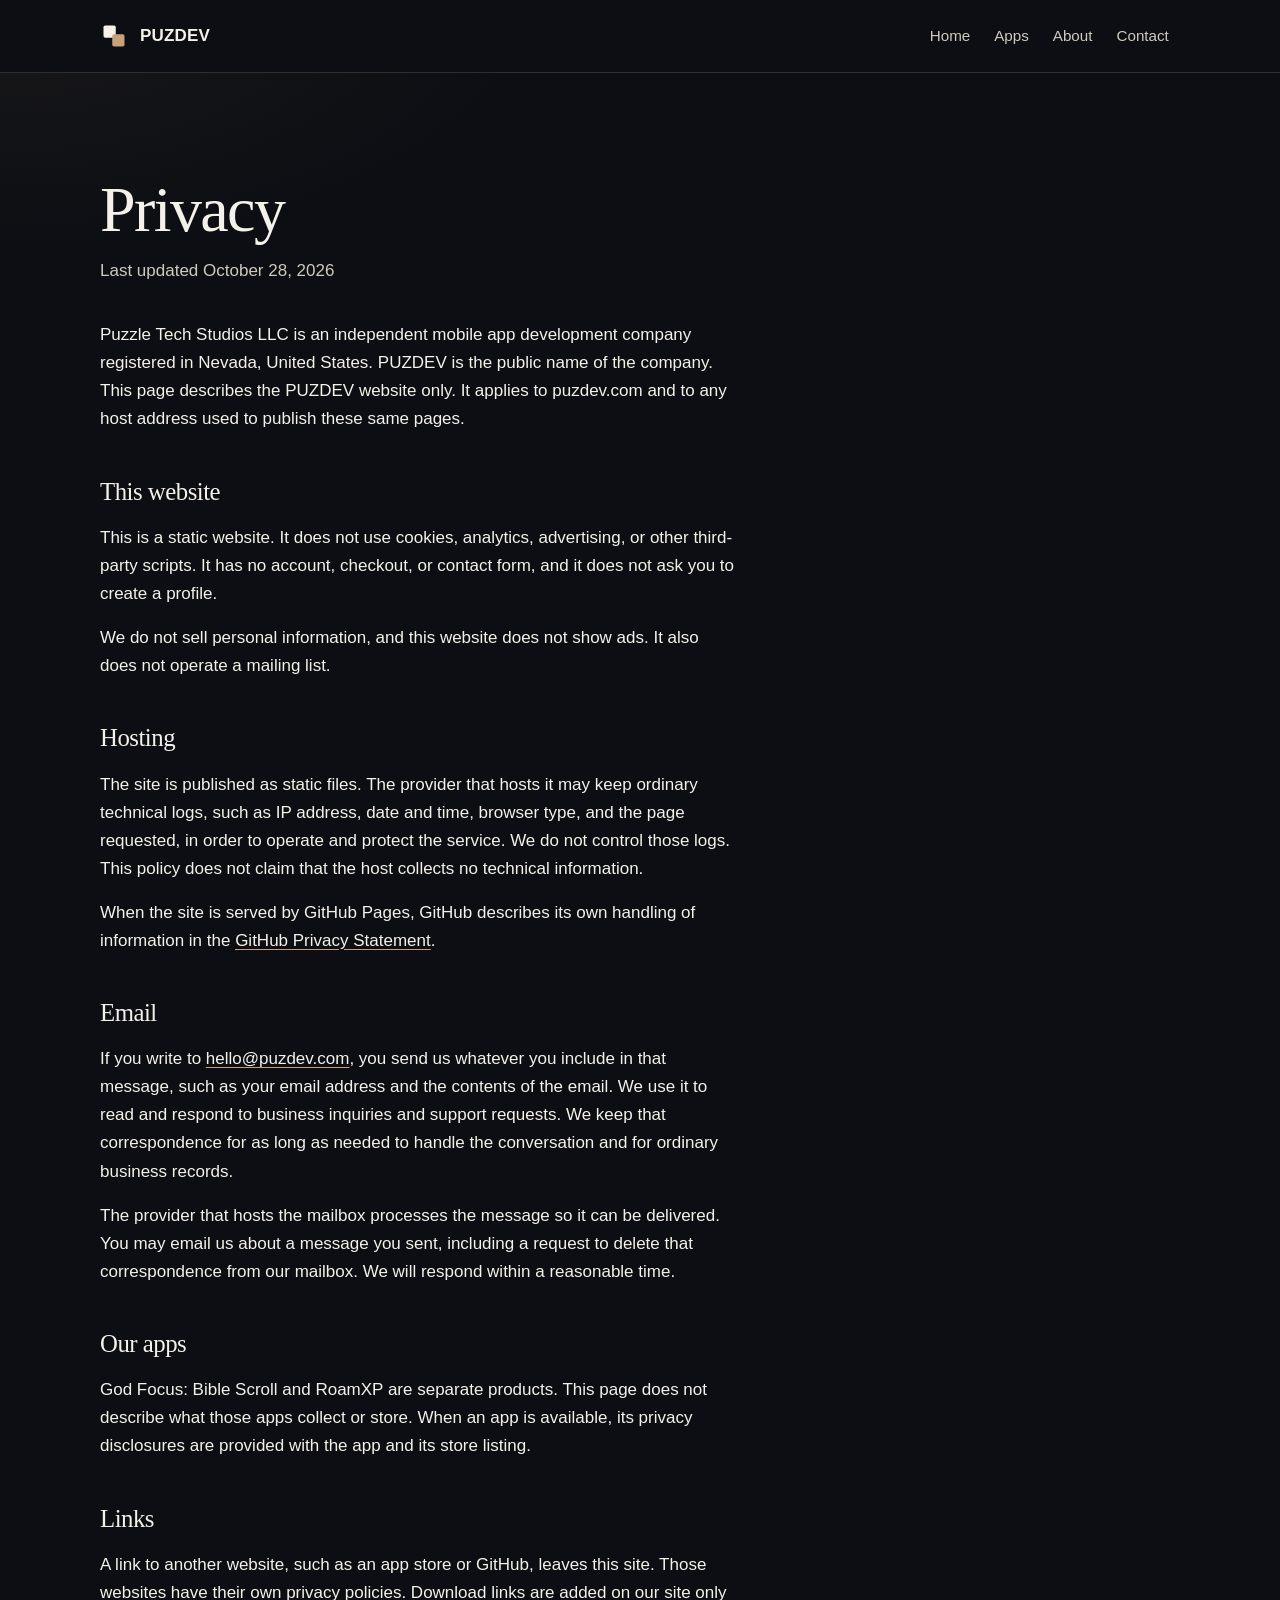
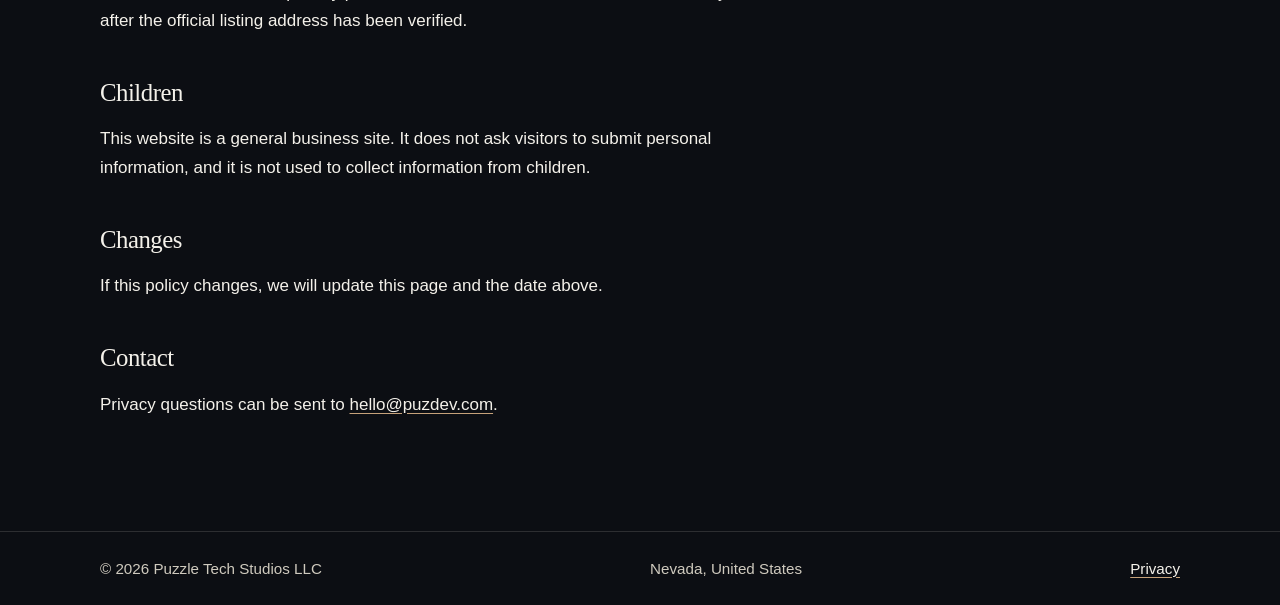
==== privacy.html @ 56da131b "Initial PUZDEV company website" ====
<!DOCTYPE html>
<html lang="en">
<head>
  <meta charset="utf-8">
  <meta name="viewport" content="width=device-width, initial-scale=1">
  <title>Privacy | PUZDEV</title>
  <meta name="description" content="Privacy policy for the PUZDEV website, published by Puzzle Tech Studios LLC. This static site does not use cookies, analytics, or third-party scripts.">
  <meta name="author" content="Puzzle Tech Studios LLC">
  <meta name="robots" content="index, follow">
  <meta name="theme-color" content="#0c0e13">
  <meta name="color-scheme" content="dark">
  <link rel="canonical" href="https://puzdev.com/privacy.html">
  <link rel="icon" href="favicon.svg" type="image/svg+xml">
  <meta property="og:title" content="Privacy | PUZDEV">
  <meta property="og:description" content="Privacy policy for the PUZDEV website, published by Puzzle Tech Studios LLC.">
  <meta property="og:type" content="website">
  <meta property="og:url" content="https://puzdev.com/privacy.html">
  <meta property="og:locale" content="en_US">
  <meta property="og:site_name" content="PUZDEV">
  <meta name="twitter:card" content="summary">
  <meta name="twitter:title" content="Privacy | PUZDEV">
  <meta name="twitter:description" content="Privacy policy for the PUZDEV website, published by Puzzle Tech Studios LLC.">
  <link rel="stylesheet" href="styles.css">
  <script type="application/ld+json">
  {
    "@context": "https://schema.org",
    "@type": "WebPage",
    "name": "Privacy",
    "url": "https://puzdev.com/privacy.html",
    "isPartOf": {
      "@type": "WebSite",
      "name": "PUZDEV",
      "url": "https://puzdev.com/"
    },
    "publisher": {
      "@type": "Organization",
      "name": "Puzzle Tech Studios LLC"
    },
    "inLanguage": "en"
  }
  </script>
</head>
<body id="top">
  <a class="skip-link" href="#main">Skip to content</a>
  <header class="site-header">
    <div class="wrap header-inner">
      <a class="brand" href="index.html#top">
        <svg class="brand-mark" viewBox="0 0 32 32" width="28" height="28" aria-hidden="true">
          <rect x="4" y="4" width="14" height="14" rx="2" fill="currentColor"/>
          <rect x="14" y="14" width="14" height="14" rx="2" fill="#c6a27a"/>
        </svg>
        <span class="brand-name">PUZDEV</span>
      </a>
      <nav class="site-nav" aria-label="Primary">
        <ul>
          <li><a href="index.html#top">Home</a></li>
          <li><a href="index.html#apps">Apps</a></li>
          <li><a href="index.html#about">About</a></li>
          <li><a href="index.html#contact">Contact</a></li>
        </ul>
      </nav>
    </div>
  </header>

  <main id="main" tabindex="-1">
    <article class="wrap page">
      <header class="page-intro">
        <h1>Privacy</h1>
        <p class="updated">Last updated October 28, 2026</p>
      </header>
      <div class="prose">
        <p>Puzzle Tech Studios LLC is an independent mobile app development company registered in Nevada, United States. PUZDEV is the public name of the company. This page describes the PUZDEV website only. It applies to puzdev.com and to any host address used to publish these same pages.</p>

        <h2>This website</h2>
        <p>This is a static website. It does not use cookies, analytics, advertising, or other third-party scripts. It has no account, checkout, or contact form, and it does not ask you to create a profile.</p>
        <p>We do not sell personal information, and this website does not show ads. It also does not operate a mailing list.</p>

        <h2>Hosting</h2>
        <p>The site is published as static files. The provider that hosts it may keep ordinary technical logs, such as IP address, date and time, browser type, and the page requested, in order to operate and protect the service. We do not control those logs. This policy does not claim that the host collects no technical information.</p>
        <p>When the site is served by GitHub Pages, GitHub describes its own handling of information in the <a href="https://docs.github.com/en/site-policy/privacy-policies/github-privacy-statement" rel="noopener noreferrer" target="_blank">GitHub Privacy Statement<span class="visually-hidden"> (opens in a new tab)</span></a>.</p>

        <h2>Email</h2>
        <p>If you write to <a href="mailto:hello@puzdev.com">hello@puzdev.com</a>, you send us whatever you include in that message, such as your email address and the contents of the email. We use it to read and respond to business inquiries and support requests. We keep that correspondence for as long as needed to handle the conversation and for ordinary business records.</p>
        <p>The provider that hosts the mailbox processes the message so it can be delivered. You may email us about a message you sent, including a request to delete that correspondence from our mailbox. We will respond within a reasonable time.</p>

        <h2>Our apps</h2>
        <p>God Focus: Bible Scroll and RoamXP are separate products. This page does not describe what those apps collect or store. When an app is available, its privacy disclosures are provided with the app and its store listing.</p>

        <h2>Links</h2>
        <p>A link to another website, such as an app store or GitHub, leaves this site. Those websites have their own privacy policies. Download links are added on our site only after the official listing address has been verified.</p>

        <h2>Children</h2>
        <p>This website is a general business site. It does not ask visitors to submit personal information, and it is not used to collect information from children.</p>

        <h2>Changes</h2>
        <p>If this policy changes, we will update this page and the date above.</p>

        <h2>Contact</h2>
        <p>Privacy questions can be sent to <a href="mailto:hello@puzdev.com">hello@puzdev.com</a>.</p>
      </div>
    </article>
  </main>

  <footer class="site-footer">
    <div class="wrap footer-inner">
      <p>© 2026 Puzzle Tech Studios LLC</p>
      <p>Nevada, United States</p>
      <p><a href="privacy.html" aria-current="page">Privacy</a></p>
    </div>
  </footer>
  <script src="script.js" defer></script>
</body>
</html>
---- styles.css ----
/* Puzzle Tech Studios — public site */

:root {
  --bg: #0c0e13;
  --text: #f4f1ea;
  --text-soft: #cfcabe;
  --line: rgba(244, 241, 234, 0.14);
  --accent: #c6a27a;
  --faith: #c6a27a;
  --faith-bg: #1c1916;
  --roam: #9ec9c4;
  --roam-bg: #131820;
  --serif: "Iowan Old Style", "Palatino Linotype", Palatino, Georgia, "Times New Roman", serif;
  --sans: "Avenir Next", "Segoe UI", "Helvetica Neue", Helvetica, Arial, sans-serif;
  --wrap: 1080px;
  color-scheme: dark;
}

*,
*::before,
*::after {
  box-sizing: border-box;
}

[hidden] {
  display: none !important;
}

html {
  background: var(--bg);
  scroll-padding-top: 8rem;
  -webkit-text-size-adjust: 100%;
  text-size-adjust: 100%;
}

body {
  margin: 0;
  min-height: 100vh;
  display: flex;
  flex-direction: column;
  background:
    radial-gradient(900px 420px at 0% 0%, rgba(198, 162, 122, 0.07), transparent 60%),
    var(--bg);
  color: var(--text);
  font-family: var(--sans);
  font-size: 1.0625rem;
  line-height: 1.65;
  -webkit-font-smoothing: antialiased;
  text-rendering: optimizeLegibility;
}

main {
  flex: 1;
}

main:focus {
  outline: none;
}

img,
svg {
  display: block;
  max-width: 100%;
}

h1,
h2,
h3,
p,
ul,
ol,
address {
  margin: 0;
}

address {
  font-style: normal;
}

a {
  color: inherit;
}

:focus-visible {
  outline: 2px solid var(--accent);
  outline-offset: 3px;
}

:focus:not(:focus-visible) {
  outline: none;
}

::selection {
  background: #c6a27a;
  color: #1a1612;
}

.visually-hidden {
  position: absolute;
  width: 1px;
  height: 1px;
  padding: 0;
  margin: -1px;
  overflow: hidden;
  clip: rect(0, 0, 0, 0);
  clip-path: inset(50%);
  white-space: nowrap;
  border: 0;
}

.skip-link {
  position: absolute;
  left: 1rem;
  top: 0;
  z-index: 100;
  transform: translateY(-120%);
  background: var(--text);
  color: #1a1612;
  padding: 0.7rem 1rem;
  text-decoration: none;
  border-radius: 0 0 8px 8px;
}

.skip-link:focus {
  transform: none;
}

.wrap {
  width: min(var(--wrap), calc(100% - 2rem));
  margin-inline: auto;
}

h1 {
  font-family: var(--serif);
  font-weight: 400;
  font-size: clamp(2.7rem, 5.6vw, 4.6rem);
  line-height: 1.04;
  letter-spacing: -0.025em;
  text-wrap: balance;
  max-width: 12em;
}

/* Header */

.site-header {
  position: sticky;
  top: 0;
  z-index: 20;
  padding-top: env(safe-area-inset-top);
  background: #0c0e13;
  border-bottom: 1px solid var(--line);
}

.header-inner {
  display: flex;
  flex-wrap: wrap;
  align-items: center;
  justify-content: space-between;
  gap: 0.25rem 1.5rem;
  min-height: 4.5rem;
}

.brand {
  display: inline-flex;
  align-items: center;
  gap: 0.75rem;
  min-height: 44px;
  text-decoration: none;
  font-weight: 600;
  letter-spacing: 0.01em;
}

.brand-mark {
  width: 28px;
  height: 28px;
  flex: none;
}

.site-nav ul {
  display: flex;
  flex-wrap: wrap;
  gap: 0.1rem;
  list-style: none;
  padding: 0;
}

.site-nav a {
  display: inline-flex;
  align-items: center;
  min-height: 44px;
  padding: 0 0.7rem;
  color: var(--text-soft);
  text-decoration: none;
  font-size: 0.95rem;
}

.site-nav a:hover {
  color: var(--text);
}

/* Hero */

.hero {
  padding: 4.25rem 0 4rem;
}

.tagline {
  margin-top: 1.15rem;
  max-width: 24em;
  font-size: clamp(1.15rem, 2vw, 1.4rem);
  font-weight: 500;
  line-height: 1.35;
  letter-spacing: -0.015em;
}

.lede {
  margin-top: 1.35rem;
  max-width: 36rem;
  color: var(--text-soft);
  font-size: 1.125rem;
  line-height: 1.6;
  text-wrap: pretty;
}

.hero-place {
  margin-top: 2.5rem;
  color: var(--text-soft);
  font-size: 0.98rem;
  letter-spacing: 0.02em;
}

/* Sections */

.section {
  padding: 4.25rem 0;
  border-top: 1px solid var(--line);
}

.block {
  display: grid;
  gap: 1.25rem;
}

.label {
  font-family: var(--sans);
  font-size: 0.8125rem;
  font-weight: 600;
  letter-spacing: 0.16em;
  text-transform: uppercase;
  color: var(--text-soft);
}

.apps .label {
  margin-bottom: 1.5rem;
}

.statement {
  max-width: 38rem;
  font-family: var(--serif);
  font-size: clamp(1.35rem, 2.1vw, 1.8rem);
  font-weight: 400;
  line-height: 1.45;
  letter-spacing: -0.02em;
  text-wrap: pretty;
}

.focus-title {
  margin-top: 2.75rem;
  font-family: var(--sans);
  font-size: 0.8125rem;
  font-weight: 600;
  letter-spacing: 0.14em;
  text-transform: uppercase;
  color: var(--text-soft);
}

.focus-list {
  list-style: none;
  margin-top: 0.85rem;
  padding: 0;
  max-width: 32rem;
  border-top: 1px solid var(--line);
}

.focus-list li {
  display: flex;
  gap: 1.25rem;
  align-items: baseline;
  padding: 1rem 0;
  border-bottom: 1px solid var(--line);
}

.focus-list span {
  min-width: 2rem;
  color: var(--accent);
  font-size: 0.85rem;
  letter-spacing: 0.08em;
  font-variant-numeric: tabular-nums;
}

.contact-note {
  color: var(--text-soft);
  max-width: 28rem;
}

.contact-email {
  margin-top: 0.85rem;
}

.contact-email a {
  font-family: var(--serif);
  font-size: clamp(1.2rem, 4.4vw, 2.35rem);
  line-height: 1.25;
  letter-spacing: -0.02em;
  text-decoration: underline;
  text-decoration-color: var(--accent);
  text-decoration-thickness: 1px;
  text-underline-offset: 0.14em;
  overflow-wrap: anywhere;
}

/* Apps */

.app-grid {
  display: grid;
  gap: 1.25rem;
}

.app-card {
  --card-accent: var(--faith);
  display: flex;
  flex-direction: column;
  min-height: 100%;
  padding: 1.6rem;
  border: 1px solid rgba(244, 241, 234, 0.1);
  border-radius: 16px;
  background: var(--faith-bg);
  box-shadow: inset 0 3px 0 var(--card-accent);
  color: #f7f4ef;
}

.app-card--roam {
  --card-accent: var(--roam);
  background: var(--roam-bg);
}

.app-mark {
  width: 3.25rem;
  height: 3.25rem;
  margin-bottom: 1.75rem;
  color: var(--card-accent);
}

.app-kicker {
  margin-bottom: 0.7rem;
  color: var(--card-accent);
  font-size: 0.95rem;
  font-weight: 600;
  letter-spacing: 0.01em;
}

.app-card h3 {
  font-family: var(--serif);
  font-weight: 400;
  font-size: clamp(1.85rem, 2.5vw, 2.3rem);
  line-height: 1.15;
  letter-spacing: -0.025em;
  text-wrap: balance;
  max-width: 12em;
}

.app-copy {
  margin-top: 0.95rem;
  max-width: 36em;
  color: #e4ddd2;
  font-size: 1.02rem;
  line-height: 1.6;
}

.store-links {
  margin-top: auto;
  padding-top: 1.75rem;
}

.store-note {
  max-width: 30em;
  color: #e4ddd2;
  font-size: 0.95rem;
  line-height: 1.5;
}

.store-list {
  display: flex;
  flex-wrap: wrap;
  gap: 0.35rem 1.25rem;
  list-style: none;
  padding: 0;
}

.store-link {
  display: inline-flex;
  align-items: center;
  min-height: 44px;
  color: inherit;
  font-size: 0.98rem;
  text-decoration: underline;
  text-decoration-color: var(--card-accent);
  text-underline-offset: 0.18em;
}

/* Footer */

.site-footer {
  border-top: 1px solid var(--line);
  padding: 1.5rem 0 calc(1.5rem + env(safe-area-inset-bottom));
}

.footer-inner {
  display: flex;
  flex-wrap: wrap;
  gap: 0.65rem 1.75rem;
  justify-content: space-between;
  color: var(--text-soft);
  font-size: 0.95rem;
}

.site-footer a {
  color: var(--text);
  text-decoration: underline;
  text-decoration-color: var(--accent);
  text-underline-offset: 0.18em;
}

/* Privacy */

.page {
  padding: 4.25rem 0 5rem;
}

.page-intro h1 {
  font-size: clamp(2.5rem, 5vw, 4rem);
}

.updated {
  margin-top: 0.85rem;
  color: var(--text-soft);
}

.prose {
  max-width: 40rem;
  margin-top: 2.25rem;
}

.prose h2 {
  margin-top: 2.4rem;
  margin-bottom: 0.7rem;
  font-family: var(--serif);
  font-size: 1.55rem;
  font-weight: 400;
  letter-spacing: -0.02em;
  text-transform: none;
  color: var(--text);
}

.prose p + p {
  margin-top: 1rem;
}

.prose a {
  text-decoration: underline;
  text-decoration-color: var(--accent);
  text-underline-offset: 0.18em;
}

/* Layout */

@media (min-width: 800px) {
  html {
    scroll-padding-top: 5.5rem;
  }

  .wrap {
    width: min(var(--wrap), calc(100% - 4.5rem));
  }

  .hero {
    padding: 7rem 0 6.25rem;
  }

  .section {
    padding: 6.25rem 0;
  }

  .block {
    grid-template-columns: 9.5rem minmax(0, 1fr);
    column-gap: 3rem;
    align-items: start;
  }

  .app-grid {
    grid-template-columns: 1fr 1fr;
    gap: 1.5rem;
  }

  .app-card {
    padding: 2.15rem;
  }

  .page {
    padding: 6.5rem 0 7rem;
  }
}

@media (max-width: 640px) {
  .footer-inner {
    flex-direction: column;
    align-items: flex-start;
  }
}

@media (prefers-reduced-motion: no-preference) {
  html {
    scroll-behavior: smooth;
  }

  .hero .wrap {
    animation: fade-rise 0.7s ease both;
  }

  .app-card {
    transition: border-color 160ms ease;
  }
}

@keyframes fade-rise {
  from {
    opacity: 0;
    transform: translateY(8px);
  }

  to {
    opacity: 1;
    transform: none;
  }
}

.app-card--faith:hover {
  border-color: rgba(198, 162, 122, 0.72);
}

.app-card--roam:hover {
  border-color: rgba(158, 201, 196, 0.7);
}

@media (forced-colors: active) {
  .app-card,
  .site-header,
  .site-footer,
  .section {
    border-color: CanvasText;
  }
}

@media print {
  :root {
    color-scheme: light;
  }

  body {
    background: #fff;
    color: #161616;
  }

  .site-header {
    position: static;
    background: #fff;
  }

  .app-card {
    background: #fff;
    color: #161616;
    box-shadow: none;
    break-inside: avoid;
  }

  .app-copy,
  .store-note,
  .lede,
  .hero-place,
  .label,
  .site-footer {
    color: #161616;
  }

  a {
    text-decoration: underline;
  }
}
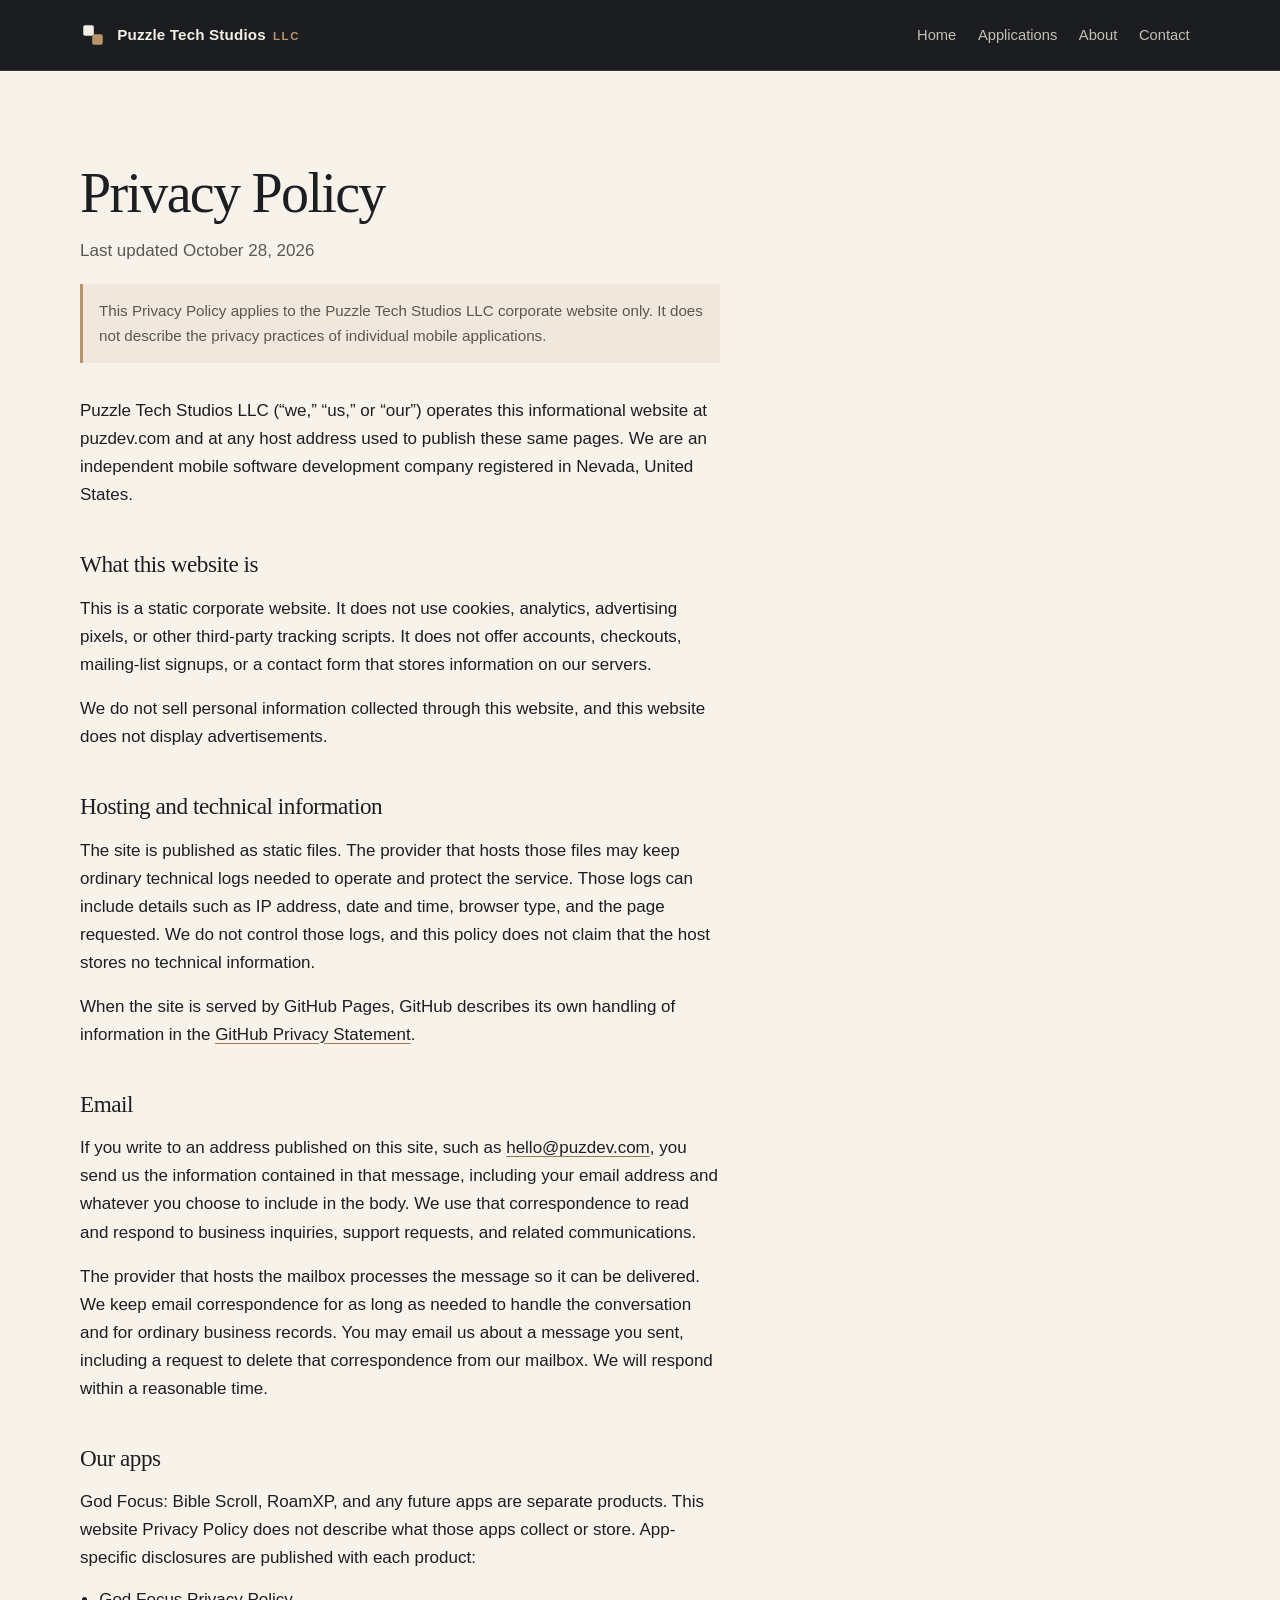
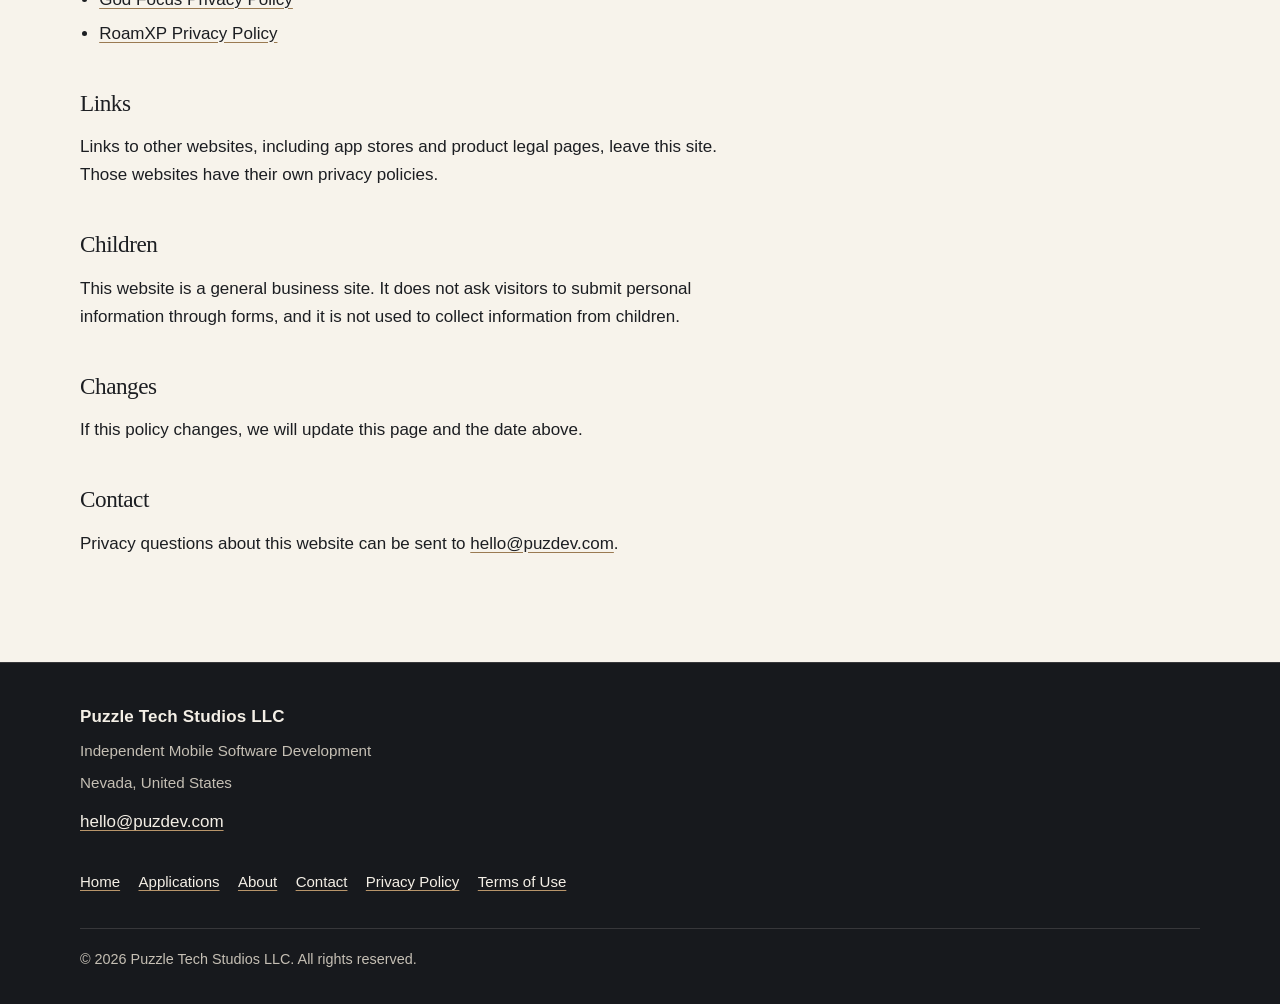
==== commit 07a770b0: "Publish final Puzzle Tech Studios website" ====
--- a/privacy.html
+++ b/privacy.html
@@ -3,33 +3,33 @@
 <head>
   <meta charset="utf-8">
   <meta name="viewport" content="width=device-width, initial-scale=1">
-  <title>Privacy | PUZDEV</title>
-  <meta name="description" content="Privacy policy for the PUZDEV website, published by Puzzle Tech Studios LLC. This static site does not use cookies, analytics, or third-party scripts.">
+  <title>Privacy Policy | Puzzle Tech Studios LLC</title>
+  <meta name="description" content="Privacy policy for the Puzzle Tech Studios LLC corporate website.">
   <meta name="author" content="Puzzle Tech Studios LLC">
   <meta name="robots" content="index, follow">
-  <meta name="theme-color" content="#0c0e13">
-  <meta name="color-scheme" content="dark">
+  <meta name="theme-color" content="#121417">
+  <meta name="color-scheme" content="light dark">
   <link rel="canonical" href="https://puzdev.com/privacy.html">
   <link rel="icon" href="favicon.svg" type="image/svg+xml">
-  <meta property="og:title" content="Privacy | PUZDEV">
-  <meta property="og:description" content="Privacy policy for the PUZDEV website, published by Puzzle Tech Studios LLC.">
+  <meta property="og:title" content="Privacy Policy | Puzzle Tech Studios LLC">
+  <meta property="og:description" content="Privacy policy for the Puzzle Tech Studios LLC corporate website.">
   <meta property="og:type" content="website">
   <meta property="og:url" content="https://puzdev.com/privacy.html">
   <meta property="og:locale" content="en_US">
-  <meta property="og:site_name" content="PUZDEV">
+  <meta property="og:site_name" content="Puzzle Tech Studios LLC">
   <meta name="twitter:card" content="summary">
-  <meta name="twitter:title" content="Privacy | PUZDEV">
-  <meta name="twitter:description" content="Privacy policy for the PUZDEV website, published by Puzzle Tech Studios LLC.">
+  <meta name="twitter:title" content="Privacy Policy | Puzzle Tech Studios LLC">
+  <meta name="twitter:description" content="Privacy policy for the Puzzle Tech Studios LLC corporate website.">
   <link rel="stylesheet" href="styles.css">
   <script type="application/ld+json">
   {
     "@context": "https://schema.org",
     "@type": "WebPage",
-    "name": "Privacy",
+    "name": "Privacy Policy",
     "url": "https://puzdev.com/privacy.html",
     "isPartOf": {
       "@type": "WebSite",
-      "name": "PUZDEV",
+      "name": "Puzzle Tech Studios LLC",
       "url": "https://puzdev.com/"
     },
     "publisher": {
@@ -45,16 +45,19 @@
   <header class="site-header">
     <div class="wrap header-inner">
       <a class="brand" href="index.html#top">
-        <svg class="brand-mark" viewBox="0 0 32 32" width="28" height="28" aria-hidden="true">
-          <rect x="4" y="4" width="14" height="14" rx="2" fill="currentColor"/>
-          <rect x="14" y="14" width="14" height="14" rx="2" fill="#c6a27a"/>
+        <svg class="brand-mark" viewBox="0 0 32 32" width="26" height="26" aria-hidden="true">
+          <rect x="4" y="4" width="13" height="13" rx="2.2" fill="currentColor"/>
+          <rect x="15" y="15" width="13" height="13" rx="2.2" fill="#b8956a"/>
         </svg>
-        <span class="brand-name">PUZDEV</span>
+        <span class="brand-text">
+          <span class="brand-name">Puzzle Tech Studios</span>
+          <span class="brand-llc">LLC</span>
+        </span>
       </a>
       <nav class="site-nav" aria-label="Primary">
         <ul>
           <li><a href="index.html#top">Home</a></li>
-          <li><a href="index.html#apps">Apps</a></li>
+          <li><a href="index.html#apps">Applications</a></li>
           <li><a href="index.html#about">About</a></li>
           <li><a href="index.html#contact">Contact</a></li>
         </ul>
@@ -65,47 +68,67 @@
   <main id="main" tabindex="-1">
     <article class="wrap page">
       <header class="page-intro">
-        <h1>Privacy</h1>
+        <h1>Privacy Policy</h1>
         <p class="updated">Last updated October 28, 2026</p>
+        <p class="draft-note">This Privacy Policy applies to the Puzzle Tech Studios LLC corporate website only. It does not describe the privacy practices of individual mobile applications.</p>
       </header>
+
       <div class="prose">
-        <p>Puzzle Tech Studios LLC is an independent mobile app development company registered in Nevada, United States. PUZDEV is the public name of the company. This page describes the PUZDEV website only. It applies to puzdev.com and to any host address used to publish these same pages.</p>
+        <p>Puzzle Tech Studios LLC (“we,” “us,” or “our”) operates this informational website at puzdev.com and at any host address used to publish these same pages. We are an independent mobile software development company registered in Nevada, United States.</p>
 
-        <h2>This website</h2>
-        <p>This is a static website. It does not use cookies, analytics, advertising, or other third-party scripts. It has no account, checkout, or contact form, and it does not ask you to create a profile.</p>
-        <p>We do not sell personal information, and this website does not show ads. It also does not operate a mailing list.</p>
+        <h2>What this website is</h2>
+        <p>This is a static corporate website. It does not use cookies, analytics, advertising pixels, or other third-party tracking scripts. It does not offer accounts, checkouts, mailing-list signups, or a contact form that stores information on our servers.</p>
+        <p>We do not sell personal information collected through this website, and this website does not display advertisements.</p>
 
-        <h2>Hosting</h2>
-        <p>The site is published as static files. The provider that hosts it may keep ordinary technical logs, such as IP address, date and time, browser type, and the page requested, in order to operate and protect the service. We do not control those logs. This policy does not claim that the host collects no technical information.</p>
+        <h2>Hosting and technical information</h2>
+        <p>The site is published as static files. The provider that hosts those files may keep ordinary technical logs needed to operate and protect the service. Those logs can include details such as IP address, date and time, browser type, and the page requested. We do not control those logs, and this policy does not claim that the host stores no technical information.</p>
         <p>When the site is served by GitHub Pages, GitHub describes its own handling of information in the <a href="https://docs.github.com/en/site-policy/privacy-policies/github-privacy-statement" rel="noopener noreferrer" target="_blank">GitHub Privacy Statement<span class="visually-hidden"> (opens in a new tab)</span></a>.</p>
 
         <h2>Email</h2>
-        <p>If you write to <a href="mailto:hello@puzdev.com">hello@puzdev.com</a>, you send us whatever you include in that message, such as your email address and the contents of the email. We use it to read and respond to business inquiries and support requests. We keep that correspondence for as long as needed to handle the conversation and for ordinary business records.</p>
-        <p>The provider that hosts the mailbox processes the message so it can be delivered. You may email us about a message you sent, including a request to delete that correspondence from our mailbox. We will respond within a reasonable time.</p>
+        <p>If you write to an address published on this site, such as <a href="mailto:hello@puzdev.com">hello@puzdev.com</a>, you send us the information contained in that message, including your email address and whatever you choose to include in the body. We use that correspondence to read and respond to business inquiries, support requests, and related communications.</p>
+        <p>The provider that hosts the mailbox processes the message so it can be delivered. We keep email correspondence for as long as needed to handle the conversation and for ordinary business records. You may email us about a message you sent, including a request to delete that correspondence from our mailbox. We will respond within a reasonable time.</p>
 
         <h2>Our apps</h2>
-        <p>God Focus: Bible Scroll and RoamXP are separate products. This page does not describe what those apps collect or store. When an app is available, its privacy disclosures are provided with the app and its store listing.</p>
+        <p>God Focus: Bible Scroll, RoamXP, and any future apps are separate products. This website Privacy Policy does not describe what those apps collect or store. App-specific disclosures are published with each product:</p>
+        <ul>
+          <li><a href="https://puzzleknows.github.io/god-focus-website/privacy.html" rel="noopener noreferrer" target="_blank">God Focus Privacy Policy<span class="visually-hidden"> (opens in a new tab)</span></a></li>
+          <li><a href="https://puzzleknows.github.io/roamxp-website/privacy/" rel="noopener noreferrer" target="_blank">RoamXP Privacy Policy<span class="visually-hidden"> (opens in a new tab)</span></a></li>
+        </ul>
 
         <h2>Links</h2>
-        <p>A link to another website, such as an app store or GitHub, leaves this site. Those websites have their own privacy policies. Download links are added on our site only after the official listing address has been verified.</p>
+        <p>Links to other websites, including app stores and product legal pages, leave this site. Those websites have their own privacy policies.</p>
 
         <h2>Children</h2>
-        <p>This website is a general business site. It does not ask visitors to submit personal information, and it is not used to collect information from children.</p>
+        <p>This website is a general business site. It does not ask visitors to submit personal information through forms, and it is not used to collect information from children.</p>
 
         <h2>Changes</h2>
         <p>If this policy changes, we will update this page and the date above.</p>
 
         <h2>Contact</h2>
-        <p>Privacy questions can be sent to <a href="mailto:hello@puzdev.com">hello@puzdev.com</a>.</p>
+        <p>Privacy questions about this website can be sent to <a href="mailto:hello@puzdev.com">hello@puzdev.com</a>.</p>
       </div>
     </article>
   </main>
 
   <footer class="site-footer">
-    <div class="wrap footer-inner">
-      <p>© 2026 Puzzle Tech Studios LLC</p>
-      <p>Nevada, United States</p>
-      <p><a href="privacy.html" aria-current="page">Privacy</a></p>
+    <div class="wrap">
+      <div class="footer-top">
+        <p class="footer-brand">Puzzle Tech Studios LLC</p>
+        <p class="footer-tag">Independent Mobile Software Development</p>
+        <p class="footer-place">Nevada, United States</p>
+        <p class="footer-email"><a href="mailto:hello@puzdev.com">hello@puzdev.com</a></p>
+      </div>
+      <nav class="footer-nav" aria-label="Footer">
+        <a href="index.html#top">Home</a>
+        <a href="index.html#apps">Applications</a>
+        <a href="index.html#about">About</a>
+        <a href="index.html#contact">Contact</a>
+        <a href="privacy.html" aria-current="page">Privacy Policy</a>
+        <a href="terms.html">Terms of Use</a>
+      </nav>
+      <div class="footer-meta">
+        <p>© 2026 Puzzle Tech Studios LLC. All rights reserved.</p>
+      </div>
     </div>
   </footer>
   <script src="script.js" defer></script>
--- a/styles.css
+++ b/styles.css
@@ -1,19 +1,26 @@
-/* Puzzle Tech Studios — public site */
+/* Puzzle Tech Studios LLC — corporate website */
 
 :root {
-  --bg: #0c0e13;
-  --text: #f4f1ea;
-  --text-soft: #cfcabe;
-  --line: rgba(244, 241, 234, 0.14);
-  --accent: #c6a27a;
-  --faith: #c6a27a;
-  --faith-bg: #1c1916;
-  --roam: #9ec9c4;
-  --roam-bg: #131820;
+  --ink: #17191d;
+  --ink-soft: #2c2f35;
+  --graphite: #121417;
+  --paper: #f7f3eb;
+  --paper-deep: #efe8dc;
+  --sand: #b8956a;
+  --sand-deep: #9a7a52;
+  --text-dark: #1c1e22;
+  --text-muted: #5b5751;
+  --text-light: #f4efe6;
+  --text-light-soft: #c5bfb4;
+  --line-dark: rgba(244, 239, 230, 0.14);
+  --line-light: rgba(23, 25, 29, 0.1);
+  --faith-bg: #f4ebe0;
+  --roam-bg: #1a2428;
   --serif: "Iowan Old Style", "Palatino Linotype", Palatino, Georgia, "Times New Roman", serif;
   --sans: "Avenir Next", "Segoe UI", "Helvetica Neue", Helvetica, Arial, sans-serif;
-  --wrap: 1080px;
-  color-scheme: dark;
+  --wrap: 1120px;
+  --header-h: 4.35rem;
+  color-scheme: light dark;
 }
 
 *,
@@ -22,13 +29,9 @@
   box-sizing: border-box;
 }
 
-[hidden] {
-  display: none !important;
-}
-
 html {
-  background: var(--bg);
-  scroll-padding-top: 8rem;
+  background: var(--paper);
+  scroll-padding-top: calc(var(--header-h) + 1.25rem);
   -webkit-text-size-adjust: 100%;
   text-size-adjust: 100%;
 }
@@ -38,10 +41,8 @@
   min-height: 100vh;
   display: flex;
   flex-direction: column;
-  background:
-    radial-gradient(900px 420px at 0% 0%, rgba(198, 162, 122, 0.07), transparent 60%),
-    var(--bg);
-  color: var(--text);
+  background: var(--paper);
+  color: var(--text-dark);
   font-family: var(--sans);
   font-size: 1.0625rem;
   line-height: 1.65;
@@ -69,7 +70,8 @@
 p,
 ul,
 ol,
-address {
+address,
+figure {
   margin: 0;
 }
 
@@ -82,7 +84,7 @@
 }
 
 :focus-visible {
-  outline: 2px solid var(--accent);
+  outline: 2px solid var(--sand-deep);
   outline-offset: 3px;
 }
 
@@ -91,8 +93,8 @@
 }
 
 ::selection {
-  background: #c6a27a;
-  color: #1a1612;
+  background: var(--sand);
+  color: var(--ink);
 }
 
 .visually-hidden {
@@ -114,11 +116,12 @@
   top: 0;
   z-index: 100;
   transform: translateY(-120%);
-  background: var(--text);
-  color: #1a1612;
+  background: var(--paper);
+  color: var(--ink);
   padding: 0.7rem 1rem;
   text-decoration: none;
   border-radius: 0 0 8px 8px;
+  font-weight: 600;
 }
 
 .skip-link:focus {
@@ -130,25 +133,18 @@
   margin-inline: auto;
 }
 
-h1 {
-  font-family: var(--serif);
-  font-weight: 400;
-  font-size: clamp(2.7rem, 5.6vw, 4.6rem);
-  line-height: 1.04;
-  letter-spacing: -0.025em;
-  text-wrap: balance;
-  max-width: 12em;
-}
-
 /* Header */
 
 .site-header {
   position: sticky;
   top: 0;
-  z-index: 20;
+  z-index: 40;
   padding-top: env(safe-area-inset-top);
-  background: #0c0e13;
-  border-bottom: 1px solid var(--line);
+  background: rgba(18, 20, 23, 0.96);
+  border-bottom: 1px solid var(--line-dark);
+  color: var(--text-light);
+  backdrop-filter: blur(10px);
+  -webkit-backdrop-filter: blur(10px);
 }
 
 .header-inner {
@@ -156,30 +152,49 @@
   flex-wrap: wrap;
   align-items: center;
   justify-content: space-between;
-  gap: 0.25rem 1.5rem;
-  min-height: 4.5rem;
+  gap: 0.35rem 1.25rem;
+  min-height: var(--header-h);
 }
 
 .brand {
   display: inline-flex;
   align-items: center;
-  gap: 0.75rem;
+  gap: 0.7rem;
   min-height: 44px;
   text-decoration: none;
+}
+
+.brand-mark {
+  width: 26px;
+  height: 26px;
+  flex: none;
+}
+
+.brand-text {
+  display: flex;
+  flex-direction: column;
+  gap: 0.05rem;
+  line-height: 1.15;
+}
+
+.brand-name {
+  font-size: 0.95rem;
+  font-weight: 700;
+  letter-spacing: 0.01em;
+}
+
+.brand-llc {
+  font-size: 0.68rem;
   font-weight: 600;
-  letter-spacing: 0.01em;
-}
-
-.brand-mark {
-  width: 28px;
-  height: 28px;
-  flex: none;
+  letter-spacing: 0.14em;
+  text-transform: uppercase;
+  color: var(--sand);
 }
 
 .site-nav ul {
   display: flex;
   flex-wrap: wrap;
-  gap: 0.1rem;
+  gap: 0.05rem;
   list-style: none;
   padding: 0;
 }
@@ -188,331 +203,903 @@
   display: inline-flex;
   align-items: center;
   min-height: 44px;
-  padding: 0 0.7rem;
-  color: var(--text-soft);
+  padding: 0 0.65rem;
+  color: var(--text-light-soft);
+  text-decoration: none;
+  font-size: 0.92rem;
+}
+
+.site-nav a:hover {
+  color: var(--text-light);
+}
+
+/* Hero */
+
+.hero {
+  position: relative;
+  overflow: hidden;
+  padding: 4.25rem 0 0;
+  background: var(--graphite);
+  color: var(--text-light);
+  /* Clean hard boundary into the paper apps section — no blurred shadow band */
+  border-bottom: 1px solid rgba(244, 239, 230, 0.08);
+}
+
+.hero-grid {
+  display: grid;
+  gap: 2.5rem;
+  align-items: center;
+}
+
+.hero-copy {
+  padding-bottom: 3.5rem;
+  padding-top: 0.5rem;
+}
+
+.hero h1 {
+  font-family: var(--serif);
+  font-weight: 400;
+  font-size: clamp(2.35rem, 5.8vw, 4.2rem);
+  line-height: 1.08;
+  letter-spacing: -0.03em;
+  text-wrap: balance;
+  max-width: 11em;
+}
+
+.hero-lede {
+  margin-top: 1.35rem;
+  max-width: 36rem;
+  color: var(--text-light-soft);
+  font-size: clamp(1.02rem, 1.6vw, 1.15rem);
+  line-height: 1.65;
+  text-wrap: pretty;
+}
+
+.hero-actions {
+  display: flex;
+  flex-wrap: wrap;
+  gap: 0.75rem 1rem;
+  margin-top: 2.25rem;
+}
+
+.hero-visual {
+  display: none;
+  position: relative;
+  min-height: 0;
+  justify-content: center;
+  align-items: flex-end;
+  gap: 0.85rem;
+  padding: 1.5rem 1rem 2rem;
+  overflow: visible;
+}
+
+.hero-phone {
+  margin: 0;
+  flex: 0 0 auto;
+  width: min(41%, 204px);
+  transform-origin: 50% 100%;
+}
+
+.hero-phone--faith {
+  z-index: 1;
+  transform: translateX(4%) rotate(-0.65deg);
+}
+
+.hero-phone--roam {
+  z-index: 2;
+  transform: translateX(-4%) rotate(0.5deg);
+}
+
+.iphone-frame {
+  position: relative;
+  width: 100%;
+  border-radius: 2.05rem;
+  overflow: hidden;
+  background: #0b0c0e;
+  border: 1.5px solid rgba(255, 255, 255, 0.16);
+  box-shadow:
+    0 12px 26px rgba(0, 0, 0, 0.26),
+    inset 0 0 0 1px rgba(255, 255, 255, 0.04);
+  padding: 0.72rem 0.5rem 0.78rem;
+}
+
+.iphone-island {
+  position: absolute;
+  top: 0.52rem;
+  left: 50%;
+  z-index: 2;
+  width: 32%;
+  max-width: 4.6rem;
+  height: 0.7rem;
+  transform: translateX(-50%);
+  border-radius: 999px;
+  background: #050505;
+  box-shadow: inset 0 0 0 1px rgba(255, 255, 255, 0.06);
+  pointer-events: none;
+}
+
+/* Identical screen mask for both devices */
+.iphone-screen {
+  position: relative;
+  width: 100%;
+  aspect-ratio: 470 / 1024;
+  border-radius: 1.2rem;
+  overflow: hidden;
+  background: #0b0c0e;
+}
+
+.iphone-screen img {
+  display: block;
+  width: 100%;
+  height: 100%;
+  object-fit: cover;
+  object-position: center top;
+}
+
+.btn {
+  display: inline-flex;
+  align-items: center;
+  justify-content: center;
+  min-height: 48px;
+  padding: 0.8rem 1.35rem;
+  border-radius: 999px;
   text-decoration: none;
   font-size: 0.95rem;
-}
-
-.site-nav a:hover {
-  color: var(--text);
-}
-
-/* Hero */
-
-.hero {
-  padding: 4.25rem 0 4rem;
-}
-
-.tagline {
-  margin-top: 1.15rem;
-  max-width: 24em;
-  font-size: clamp(1.15rem, 2vw, 1.4rem);
-  font-weight: 500;
-  line-height: 1.35;
-  letter-spacing: -0.015em;
-}
-
-.lede {
-  margin-top: 1.35rem;
-  max-width: 36rem;
-  color: var(--text-soft);
-  font-size: 1.125rem;
+  font-weight: 600;
+  letter-spacing: 0.01em;
+}
+
+.btn--primary {
+  background: var(--paper);
+  color: var(--ink);
+}
+
+.btn--primary:hover {
+  background: #fff;
+}
+
+.btn--ghost {
+  border: 1px solid rgba(244, 239, 230, 0.28);
+  color: var(--text-light);
+}
+
+.btn--ghost:hover {
+  border-color: rgba(244, 239, 230, 0.55);
+  background: rgba(244, 239, 230, 0.05);
+}
+
+.btn--store {
+  background: var(--ink);
+  color: var(--text-light);
+}
+
+.btn--store:hover {
+  background: var(--ink-soft);
+}
+
+.app-card--roam .btn--store {
+  background: #0f1618;
+  border: 1px solid rgba(126, 176, 173, 0.35);
+}
+
+.app-card--roam .btn--store:hover {
+  background: #152022;
+}
+
+.app-card--faith .btn--store {
+  background: #2a241c;
+}
+
+/* Sections */
+
+.section {
+  padding: 4.5rem 0;
+}
+
+.section--paper {
+  background: var(--paper);
+  color: var(--text-dark);
+  border-top: 0;
+}
+
+.section--soft {
+  background: var(--paper-deep);
+  color: var(--text-dark);
+  border-top: 1px solid var(--line-light);
+  border-bottom: 1px solid var(--line-light);
+}
+
+.section--ink {
+  background: var(--graphite);
+  color: var(--text-light);
+}
+
+.section-head {
+  display: grid;
+  gap: 0.8rem;
+  margin-bottom: 2.25rem;
+  max-width: 42rem;
+}
+
+.eyebrow {
+  font-size: 0.75rem;
+  font-weight: 700;
+  letter-spacing: 0.16em;
+  text-transform: uppercase;
+  color: var(--sand-deep);
+}
+
+.section--ink .eyebrow {
+  color: var(--sand);
+}
+
+.section-head h2 {
+  font-family: var(--serif);
+  font-weight: 400;
+  font-size: clamp(1.9rem, 3.5vw, 2.85rem);
+  line-height: 1.12;
+  letter-spacing: -0.025em;
+  text-wrap: balance;
+}
+
+.section-intro {
+  color: var(--text-muted);
+  font-size: 1.05rem;
   line-height: 1.6;
   text-wrap: pretty;
 }
 
-.hero-place {
-  margin-top: 2.5rem;
-  color: var(--text-soft);
-  font-size: 0.98rem;
-  letter-spacing: 0.02em;
-}
-
-/* Sections */
-
-.section {
-  padding: 4.25rem 0;
-  border-top: 1px solid var(--line);
-}
-
-.block {
+.section--ink .section-intro {
+  color: var(--text-light-soft);
+}
+
+/* Apps */
+
+.app-grid {
+  display: grid;
+  gap: 1.35rem;
+}
+
+.app-card {
   display: grid;
   gap: 1.25rem;
-}
-
-.label {
-  font-family: var(--sans);
-  font-size: 0.8125rem;
-  font-weight: 600;
-  letter-spacing: 0.16em;
-  text-transform: uppercase;
-  color: var(--text-soft);
-}
-
-.apps .label {
-  margin-bottom: 1.5rem;
-}
-
-.statement {
-  max-width: 38rem;
+  padding: 1.2rem;
+  border-radius: 22px;
+  border: 1px solid transparent;
+  overflow: hidden;
+  min-height: 100%;
+}
+
+.app-card--faith {
+  background: linear-gradient(165deg, #fffaf4 0%, var(--faith-bg) 100%);
+  border-color: rgba(184, 149, 106, 0.28);
+  color: #2a241c;
+}
+
+.app-card--roam {
+  background: linear-gradient(160deg, #152024 0%, var(--roam-bg) 100%);
+  border-color: rgba(126, 176, 173, 0.22);
+  color: #eef5f4;
+}
+
+.app-media {
+  margin: 0;
+  display: flex;
+  justify-content: center;
+  align-items: flex-end;
+  padding: 0;
+  border-radius: 14px;
+  overflow: hidden;
+  background: transparent;
+}
+
+.app-card--faith .app-media {
+  background: linear-gradient(180deg, rgba(235, 225, 210, 0.55) 0%, rgba(223, 209, 188, 0.35) 100%);
+}
+
+.app-card--roam .app-media {
+  background: linear-gradient(180deg, rgba(16, 24, 27, 0.55) 0%, rgba(28, 43, 48, 0.4) 100%);
+}
+
+/* Promo assets already include device framing — preserve aspect ratio */
+.app-shot {
+  display: block;
+  width: 100%;
+  height: auto;
+  max-width: 280px;
+  object-fit: contain;
+  object-position: center bottom;
+}
+
+.app-body {
+  display: flex;
+  flex-direction: column;
+  gap: 0.75rem;
+  padding: 0 0.15rem 0.2rem;
+}
+
+.app-meta {
+  display: flex;
+  align-items: center;
+  gap: 0.75rem;
+}
+
+.app-icon {
+  width: 48px;
+  height: 48px;
+  border-radius: 12px;
+  object-fit: cover;
+  flex: none;
+  box-shadow: 0 1px 2px rgba(0, 0, 0, 0.12);
+}
+
+.app-kicker {
+  font-size: 0.82rem;
+  font-weight: 700;
+  letter-spacing: 0.04em;
+}
+
+.app-card--faith .app-kicker {
+  color: var(--sand-deep);
+}
+
+.app-card--roam .app-kicker {
+  color: #7eb0ad;
+}
+
+.app-card h3 {
   font-family: var(--serif);
-  font-size: clamp(1.35rem, 2.1vw, 1.8rem);
+  font-weight: 400;
+  font-size: clamp(1.55rem, 2.4vw, 2rem);
+  line-height: 1.15;
+  letter-spacing: -0.02em;
+  text-wrap: balance;
+}
+
+.app-copy {
+  font-size: 1.01rem;
+  line-height: 1.6;
+}
+
+.app-card--faith .app-copy {
+  color: #4d453a;
+}
+
+.app-card--roam .app-copy {
+  color: #c5d4d3;
+}
+
+.feature-list {
+  display: grid;
+  gap: 0.5rem;
+  list-style: none;
+  padding: 0;
+  margin-top: 0.2rem;
+}
+
+.feature-list li {
+  display: flex;
+  gap: 0.7rem;
+  align-items: baseline;
+  font-size: 0.95rem;
+}
+
+.feature-list li::before {
+  content: "";
+  width: 0.38rem;
+  height: 0.38rem;
+  margin-top: 0.45rem;
+  border-radius: 50%;
+  flex: none;
+}
+
+.app-card--faith .feature-list li::before {
+  background: var(--sand-deep);
+}
+
+.app-card--roam .feature-list li::before {
+  background: #7eb0ad;
+}
+
+.app-card--faith .feature-list {
+  color: #433b31;
+}
+
+.app-card--roam .feature-list {
+  color: #d5e2e1;
+}
+
+.app-actions {
+  margin-top: auto;
+  padding-top: 1rem;
+}
+
+/* About */
+
+.about-grid {
+  display: grid;
+  gap: 2.5rem;
+}
+
+.about-lead {
+  font-family: var(--serif);
+  font-size: clamp(1.25rem, 2vw, 1.55rem);
   font-weight: 400;
   line-height: 1.45;
-  letter-spacing: -0.02em;
+  letter-spacing: -0.015em;
   text-wrap: pretty;
-}
-
-.focus-title {
-  margin-top: 2.75rem;
-  font-family: var(--sans);
-  font-size: 0.8125rem;
-  font-weight: 600;
+  max-width: 40rem;
+}
+
+.about-body {
+  margin-top: 1.1rem;
+  color: var(--text-muted);
+  max-width: 40rem;
+}
+
+.about-body + .about-body {
+  margin-top: 0.9rem;
+}
+
+.activity-title {
+  margin-top: 2.1rem;
+  font-size: 0.75rem;
+  font-weight: 700;
   letter-spacing: 0.14em;
   text-transform: uppercase;
-  color: var(--text-soft);
-}
-
-.focus-list {
+  color: var(--sand-deep);
+}
+
+.activity-list {
   list-style: none;
   margin-top: 0.85rem;
   padding: 0;
-  max-width: 32rem;
-  border-top: 1px solid var(--line);
-}
-
-.focus-list li {
-  display: flex;
-  gap: 1.25rem;
+  border-top: 1px solid var(--line-light);
+  max-width: 34rem;
+}
+
+.activity-list li {
+  display: grid;
+  grid-template-columns: 2.1rem 1fr;
+  gap: 0.85rem;
+  padding: 0.95rem 0;
+  border-bottom: 1px solid var(--line-light);
   align-items: baseline;
-  padding: 1rem 0;
-  border-bottom: 1px solid var(--line);
-}
-
-.focus-list span {
-  min-width: 2rem;
-  color: var(--accent);
-  font-size: 0.85rem;
-  letter-spacing: 0.08em;
+}
+
+.activity-list span {
+  color: var(--sand-deep);
+  font-size: 0.8rem;
   font-variant-numeric: tabular-nums;
-}
-
-.contact-note {
-  color: var(--text-soft);
-  max-width: 28rem;
-}
-
-.contact-email {
-  margin-top: 0.85rem;
-}
-
-.contact-email a {
+  letter-spacing: 0.06em;
+}
+
+.identity {
+  padding: 1.25rem 1.35rem;
+  border: 1px solid var(--line-light);
+  border-radius: 16px;
+  background: rgba(255, 255, 255, 0.42);
+}
+
+.identity h3 {
   font-family: var(--serif);
-  font-size: clamp(1.2rem, 4.4vw, 2.35rem);
-  line-height: 1.25;
+  font-size: 1.2rem;
+  font-weight: 400;
+  letter-spacing: -0.02em;
+  margin-bottom: 0.85rem;
+}
+
+.identity dl {
+  display: grid;
+  gap: 0;
+  margin: 0;
+}
+
+.identity div {
+  display: grid;
+  gap: 0.15rem;
+  padding: 0.7rem 0;
+  border-bottom: 1px solid var(--line-light);
+}
+
+.identity div:first-child {
+  padding-top: 0;
+}
+
+.identity div:last-child {
+  border-bottom: 0;
+  padding-bottom: 0;
+}
+
+.identity dt {
+  font-size: 0.7rem;
+  font-weight: 700;
+  letter-spacing: 0.1em;
+  text-transform: uppercase;
+  color: var(--text-muted);
+}
+
+.identity dd {
+  margin: 0;
+  font-size: 0.98rem;
+  line-height: 1.4;
+}
+
+.identity a {
+  text-decoration: underline;
+  text-decoration-color: var(--sand-deep);
+  text-underline-offset: 0.16em;
+}
+
+/* Contact */
+
+.contact-list {
+  list-style: none;
+  padding: 0;
+  margin: 0;
+  max-width: 40rem;
+  border-top: 1px solid var(--line-dark);
+}
+
+.contact-list li {
+  display: grid;
+  gap: 0.25rem;
+  padding: 1.05rem 0;
+  border-bottom: 1px solid var(--line-dark);
+}
+
+.contact-list span {
+  font-size: 0.74rem;
+  font-weight: 700;
+  letter-spacing: 0.12em;
+  text-transform: uppercase;
+  color: var(--sand);
+}
+
+.contact-list a {
+  font-family: var(--serif);
+  font-size: clamp(1.15rem, 2.4vw, 1.6rem);
   letter-spacing: -0.02em;
   text-decoration: underline;
-  text-decoration-color: var(--accent);
-  text-decoration-thickness: 1px;
+  text-decoration-color: var(--sand);
   text-underline-offset: 0.14em;
   overflow-wrap: anywhere;
 }
 
-/* Apps */
-
-.app-grid {
+/* Footer */
+
+.site-footer {
+  background: var(--ink);
+  color: var(--text-light-soft);
+  padding: 2.5rem 0 calc(2rem + env(safe-area-inset-bottom));
+  border-top: 1px solid var(--line-dark);
+}
+
+.footer-top {
   display: grid;
-  gap: 1.25rem;
-}
-
-.app-card {
-  --card-accent: var(--faith);
-  display: flex;
-  flex-direction: column;
-  min-height: 100%;
-  padding: 1.6rem;
-  border: 1px solid rgba(244, 241, 234, 0.1);
-  border-radius: 16px;
-  background: var(--faith-bg);
-  box-shadow: inset 0 3px 0 var(--card-accent);
-  color: #f7f4ef;
-}
-
-.app-card--roam {
-  --card-accent: var(--roam);
-  background: var(--roam-bg);
-}
-
-.app-mark {
-  width: 3.25rem;
-  height: 3.25rem;
-  margin-bottom: 1.75rem;
-  color: var(--card-accent);
-}
-
-.app-kicker {
-  margin-bottom: 0.7rem;
-  color: var(--card-accent);
+  gap: 0.45rem;
+  margin-bottom: 1.5rem;
+}
+
+.footer-brand {
+  color: var(--text-light);
+  font-weight: 700;
+  letter-spacing: 0.01em;
+}
+
+.footer-tag,
+.footer-place {
   font-size: 0.95rem;
-  font-weight: 600;
-  letter-spacing: 0.01em;
-}
-
-.app-card h3 {
-  font-family: var(--serif);
-  font-weight: 400;
-  font-size: clamp(1.85rem, 2.5vw, 2.3rem);
-  line-height: 1.15;
-  letter-spacing: -0.025em;
-  text-wrap: balance;
-  max-width: 12em;
-}
-
-.app-copy {
-  margin-top: 0.95rem;
-  max-width: 36em;
-  color: #e4ddd2;
-  font-size: 1.02rem;
-  line-height: 1.6;
-}
-
-.store-links {
-  margin-top: auto;
-  padding-top: 1.75rem;
-}
-
-.store-note {
-  max-width: 30em;
-  color: #e4ddd2;
-  font-size: 0.95rem;
-  line-height: 1.5;
-}
-
-.store-list {
+}
+
+.footer-email {
+  margin-top: 0.35rem;
+}
+
+.footer-email a {
+  color: var(--text-light);
+  text-decoration: underline;
+  text-decoration-color: var(--sand);
+  text-underline-offset: 0.16em;
+}
+
+.footer-nav {
   display: flex;
   flex-wrap: wrap;
-  gap: 0.35rem 1.25rem;
-  list-style: none;
-  padding: 0;
-}
-
-.store-link {
+  gap: 0.25rem 1.15rem;
+  margin-bottom: 1.5rem;
+}
+
+.footer-nav a {
   display: inline-flex;
   align-items: center;
   min-height: 44px;
-  color: inherit;
-  font-size: 0.98rem;
+  color: var(--text-light);
   text-decoration: underline;
-  text-decoration-color: var(--card-accent);
+  text-decoration-color: var(--sand);
   text-underline-offset: 0.18em;
-}
-
-/* Footer */
-
-.site-footer {
-  border-top: 1px solid var(--line);
-  padding: 1.5rem 0 calc(1.5rem + env(safe-area-inset-bottom));
-}
-
-.footer-inner {
+  font-size: 0.94rem;
+}
+
+.footer-meta {
   display: flex;
   flex-wrap: wrap;
-  gap: 0.65rem 1.75rem;
-  justify-content: space-between;
-  color: var(--text-soft);
-  font-size: 0.95rem;
-}
-
-.site-footer a {
-  color: var(--text);
-  text-decoration: underline;
-  text-decoration-color: var(--accent);
-  text-underline-offset: 0.18em;
-}
-
-/* Privacy */
+  gap: 0.5rem 1.5rem;
+  padding-top: 1.2rem;
+  border-top: 1px solid var(--line-dark);
+  font-size: 0.9rem;
+}
+
+/* Legal pages */
 
 .page {
   padding: 4.25rem 0 5rem;
+  background: var(--paper);
+  color: var(--text-dark);
 }
 
 .page-intro h1 {
-  font-size: clamp(2.5rem, 5vw, 4rem);
+  font-family: var(--serif);
+  font-weight: 400;
+  font-size: clamp(2.3rem, 4.8vw, 3.5rem);
+  letter-spacing: -0.03em;
+  line-height: 1.08;
 }
 
 .updated {
   margin-top: 0.85rem;
-  color: var(--text-soft);
+  color: var(--text-muted);
+}
+
+.draft-note {
+  margin-top: 1.2rem;
+  max-width: 40rem;
+  padding: 0.9rem 1rem;
+  border-left: 3px solid var(--sand);
+  background: rgba(184, 149, 106, 0.12);
+  color: var(--text-muted);
+  font-size: 0.95rem;
 }
 
 .prose {
   max-width: 40rem;
+  margin-top: 2.15rem;
+}
+
+.prose h2 {
   margin-top: 2.25rem;
-}
-
-.prose h2 {
-  margin-top: 2.4rem;
   margin-bottom: 0.7rem;
   font-family: var(--serif);
-  font-size: 1.55rem;
+  font-size: 1.45rem;
   font-weight: 400;
   letter-spacing: -0.02em;
-  text-transform: none;
-  color: var(--text);
-}
-
-.prose p + p {
+}
+
+.prose p + p,
+.prose ul + p {
   margin-top: 1rem;
+}
+
+.prose ul {
+  margin: 0.85rem 0 0;
+  padding-left: 1.2rem;
+}
+
+.prose li + li {
+  margin-top: 0.35rem;
 }
 
 .prose a {
   text-decoration: underline;
-  text-decoration-color: var(--accent);
+  text-decoration-color: var(--sand-deep);
   text-underline-offset: 0.18em;
 }
 
 /* Layout */
 
-@media (min-width: 800px) {
-  html {
-    scroll-padding-top: 5.5rem;
-  }
-
+@media (min-width: 760px) {
   .wrap {
-    width: min(var(--wrap), calc(100% - 4.5rem));
+    width: min(var(--wrap), calc(100% - 4rem));
+  }
+
+  .brand-text {
+    flex-direction: row;
+    align-items: baseline;
+    gap: 0.45rem;
+  }
+
+  .brand-llc {
+    font-size: 0.72rem;
   }
 
   .hero {
-    padding: 7rem 0 6.25rem;
+    padding-top: 5.5rem;
+  }
+
+  .hero-grid {
+    grid-template-columns: minmax(0, 1.05fr) minmax(18rem, 1fr);
+    gap: 1.5rem 2.25rem;
+    align-items: center;
+  }
+
+  .hero-copy {
+    padding-bottom: 3.75rem;
+  }
+
+  .hero-visual {
+    display: flex;
+    min-height: 28rem;
   }
 
   .section {
-    padding: 6.25rem 0;
-  }
-
-  .block {
-    grid-template-columns: 9.5rem minmax(0, 1fr);
-    column-gap: 3rem;
-    align-items: start;
+    padding: 5.5rem 0;
   }
 
   .app-grid {
     grid-template-columns: 1fr 1fr;
-    gap: 1.5rem;
+    gap: 1.35rem;
+    align-items: stretch;
   }
 
   .app-card {
-    padding: 2.15rem;
+    grid-template-columns: minmax(13rem, 1fr) minmax(0, 1.05fr);
+    grid-template-rows: auto;
+    align-items: start;
+    gap: 1.1rem;
+    padding: 1rem;
+  }
+
+  .app-media {
+    min-height: 0;
+    width: 100%;
+    padding: 0.4rem 0.3rem 0;
+  }
+
+  .app-shot {
+    max-width: none;
+    width: 100%;
+  }
+
+  .about-grid {
+    grid-template-columns: minmax(0, 1.45fr) minmax(15rem, 0.75fr);
+    gap: 2.5rem;
+    align-items: start;
+  }
+
+  .identity div {
+    grid-template-columns: 7.5rem minmax(0, 1fr);
+    column-gap: 0.85rem;
+    align-items: baseline;
   }
 
   .page {
-    padding: 6.5rem 0 7rem;
+    padding: 5.75rem 0 6.5rem;
+  }
+}
+
+@media (min-width: 980px) {
+  .hero-phone {
+    width: 208px;
+  }
+
+  .iphone-frame {
+    border-radius: 2.15rem;
+    padding: 0.7rem 0.55rem 0.75rem;
+  }
+
+  .iphone-screen {
+    border-radius: 1.25rem;
+  }
+
+  .app-card {
+    grid-template-columns: minmax(14.5rem, 1.05fr) minmax(0, 1fr);
+    gap: 1.2rem;
+    padding: 1.1rem;
+  }
+
+  .app-media {
+    padding: 0.45rem 0.35rem 0;
+  }
+}
+
+/* Tablet hero pair */
+@media (min-width: 760px) and (max-width: 979px) {
+  .hero-phone {
+    width: min(40%, 176px);
+  }
+
+  .hero-visual {
+    gap: 0.55rem;
+    padding-bottom: 1.5rem;
+  }
+}
+
+/* Compact phones: overlapping pair under the copy */
+@media (max-width: 759px) {
+  .hero {
+    padding-top: 4rem;
+  }
+
+  .hero-visual {
+    display: flex;
+    margin-top: 0.35rem;
+    justify-content: center;
+    max-width: 20rem;
+    margin-inline: auto;
+    gap: 0.45rem;
+    padding: 0.5rem 0.25rem 1.25rem;
+  }
+
+  .hero-phone {
+    width: min(44%, 132px);
+  }
+
+  .iphone-frame {
+    border-radius: 1.5rem;
+    padding: 0.45rem 0.35rem 0.5rem;
+  }
+
+  .iphone-island {
+    top: 0.38rem;
+    height: 0.55rem;
+  }
+
+  .iphone-screen {
+    border-radius: 0.95rem;
+  }
+
+  .hero-phone--faith {
+    transform: translateX(3%) rotate(-0.6deg);
+  }
+
+  .hero-phone--roam {
+    transform: translateX(-3%) rotate(0.5deg);
+  }
+
+  .hero-copy {
+    padding-bottom: 0.75rem;
+    padding-top: 0.15rem;
+  }
+
+  .hero h1 {
+    font-size: clamp(2.1rem, 9vw, 2.6rem);
+  }
+
+  .hero-lede {
+    margin-top: 1rem;
+    font-size: 0.98rem;
+  }
+
+  .hero-actions {
+    margin-top: 1.5rem;
+  }
+
+  .app-media {
+    padding: 0.55rem 0.55rem 0;
+  }
+
+  .app-shot {
+    max-width: 220px;
+  }
+}
+
+@media (max-width: 360px) {
+  .hero-visual {
+    max-width: 17.5rem;
+    gap: 0.35rem;
+  }
+
+  .hero-phone {
+    width: min(45%, 118px);
+  }
+
+  .app-shot {
+    max-width: 200px;
   }
 }
 
 @media (max-width: 640px) {
-  .footer-inner {
+  .footer-meta {
     flex-direction: column;
     align-items: flex-start;
   }
@@ -523,12 +1110,21 @@
     scroll-behavior: smooth;
   }
 
-  .hero .wrap {
+  .hero-copy {
     animation: fade-rise 0.7s ease both;
   }
 
+  .hero-visual {
+    animation: fade-rise 0.85s ease 0.08s both;
+  }
+
+  .btn,
   .app-card {
-    transition: border-color 160ms ease;
+    transition: transform 160ms ease, background-color 160ms ease, border-color 160ms ease;
+  }
+
+  .app-card:hover {
+    transform: translateY(-2px);
   }
 }
 
@@ -544,52 +1140,27 @@
   }
 }
 
-.app-card--faith:hover {
-  border-color: rgba(198, 162, 122, 0.72);
-}
-
-.app-card--roam:hover {
-  border-color: rgba(158, 201, 196, 0.7);
-}
-
 @media (forced-colors: active) {
   .app-card,
+  .identity,
   .site-header,
   .site-footer,
-  .section {
-    border-color: CanvasText;
+  .iphone-frame {
+    border: 1px solid CanvasText;
   }
 }
 
 @media print {
-  :root {
-    color-scheme: light;
-  }
-
-  body {
-    background: #fff;
-    color: #161616;
-  }
-
-  .site-header {
-    position: static;
-    background: #fff;
-  }
-
-  .app-card {
-    background: #fff;
-    color: #161616;
-    box-shadow: none;
-    break-inside: avoid;
-  }
-
-  .app-copy,
-  .store-note,
-  .lede,
-  .hero-place,
-  .label,
+  .site-header,
+  .hero,
+  .section--ink,
   .site-footer {
-    color: #161616;
+    background: #fff !important;
+    color: #161616 !important;
+  }
+
+  .btn {
+    border: 1px solid #161616;
   }
 
   a {
